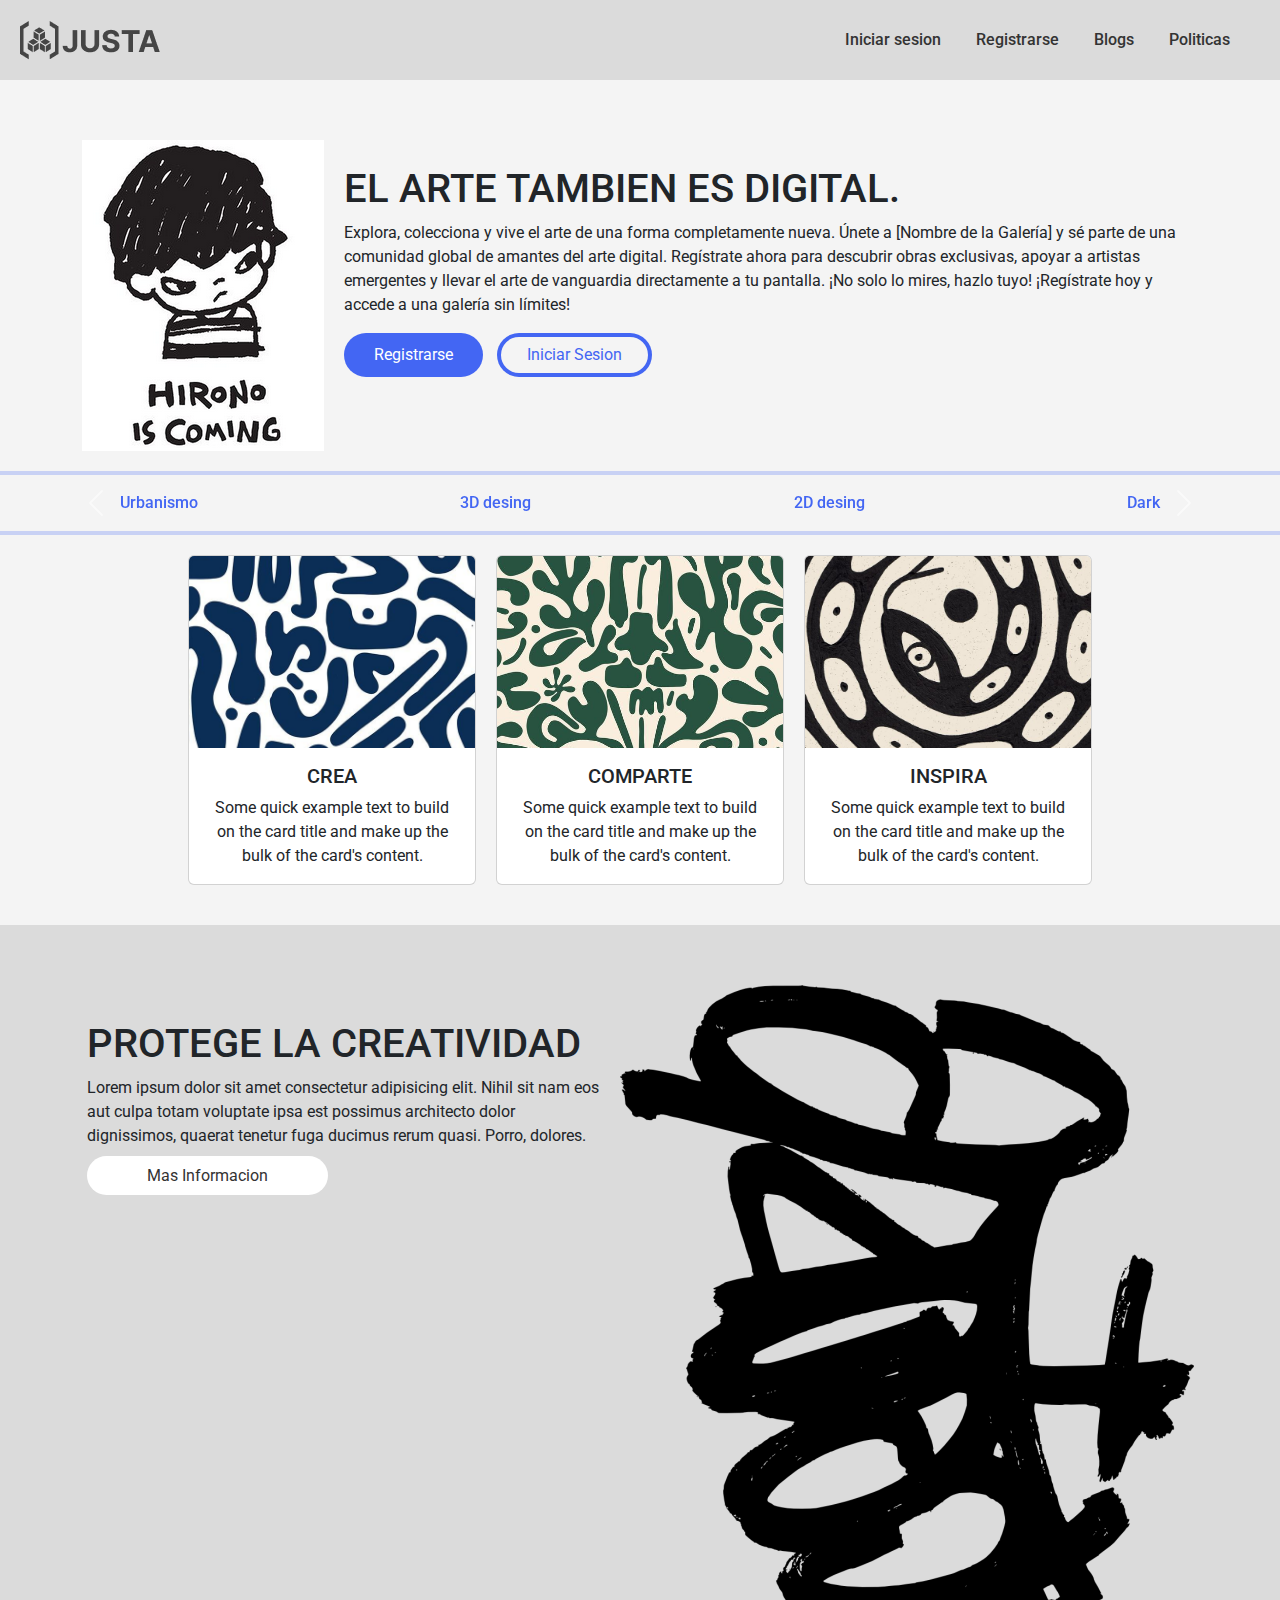
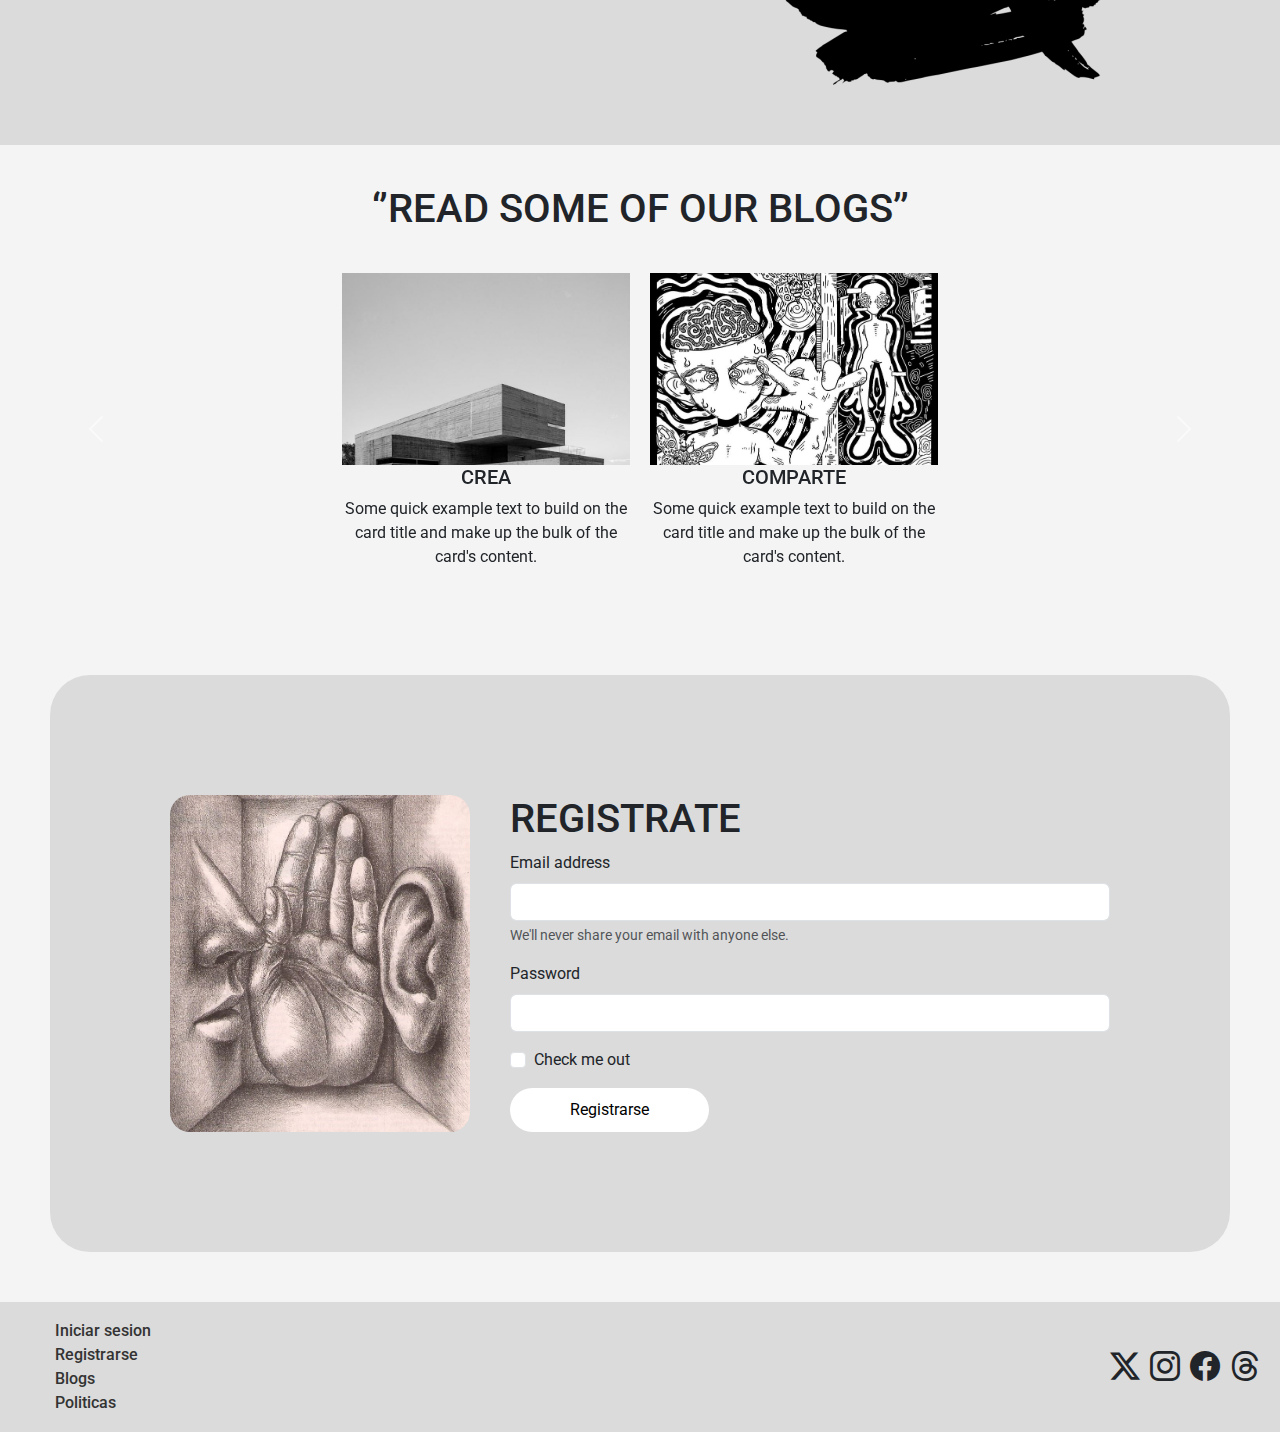
==== index.html @ 4700d0ab "first commit" ====
<!DOCTYPE html>
<html lang="en">
<head>
    <meta charset="UTF-8">
    <meta name="viewport" content="width=device-width, initial-scale=1.0">
    <link href="https://cdn.jsdelivr.net/npm/bootstrap@5.3.3/dist/css/bootstrap.min.css" rel="stylesheet" integrity="sha384-QWTKZyjpPEjISv5WaRU9OFeRpok6YctnYmDr5pNlyT2bRjXh0JMhjY6hW+ALEwIH" crossorigin="anonymous">
    <link rel="stylesheet" href="https://cdn.jsdelivr.net/npm/bootstrap-icons@1.11.3/font/bootstrap-icons.min.css">
    <link rel="stylesheet" href="css/style.css">
    <link rel="icon" href="img\icon.png">    <link href="https://fonts.googleapis.com/css2?family=Roboto:wght@400;700&display=swap" rel="stylesheet">
    <link href="https://fonts.googleapis.com/css2?family=Roboto:wght@400;700&display=swap" rel="stylesheet">

    <title>Justa.</title>
</head>
<body>

    <!--Navbar-->
    <header>
        <nav class="navbar">
            <div class="logo">
              <img src="img\logo.png" alt="Hirono">
            </div>
            <ul class="nav-items">
              <li><a href="#Form-area">Iniciar sesion</a></li>
              <li><a href="#Form-area">Registrarse</a></li>
              <li><a href="blog.html">Blogs</a></li>
              <li><a href="politicas.html">Politicas</a></li>
            </ul>
          </nav>
    </header>
      
    <!--Hero-->
    <div id="Hero" class="container">

        <div class="item1">
            <img src="img/hero.png" id="hero-img" alt="Hirono">
        </div>

        <div class="item2">
            <h1>EL ARTE TAMBIEN ES DIGITAL.</h1>
            <p>Explora, colecciona y vive el arte de una forma completamente nueva. Únete a [Nombre de la Galería] y sé parte de una comunidad global de amantes del arte digital. Regístrate ahora para descubrir obras exclusivas, apoyar a artistas emergentes y llevar el arte de vanguardia directamente a tu pantalla. ¡No solo lo mires, hazlo tuyo!

              ¡Regístrate hoy y accede a una galería sin límites!
              
              </p>
            <div id="Buttons-hero">
                <button id="Registrarse-hero" style="color: white;">Registrarse</button>
                <button id="IniciarSesion-hero">Iniciar Sesion</button>
            </div>
        </div>
    </div>

    <!--Category Carousel-->
    <div id="Categories">
        <hr id="firstHR">
        <div id="carouselExample" class="carousel slide">
            <div class="carousel-inner">
                
                <div class="carousel-item active">
                
                    <ul class="Category-items">
                        <li><a href="#">Urbanismo</a></li>
                        <li><a href="#">3D desing</a></li>
                        <li><a href="#">2D desing</a></li>
                        <li><a href="#">Dark</a></li>
                    </ul>              
                </div>
                
                <div class="carousel-item">
                    <ul class="Category-items">
                        <li><a href="#">Streetwear</a></li>
                        <li><a href="#">Sketches</a></li>
                        <li><a href="#">Renders</a></li>
                        <li><a href="#">Animacion</a></li>
                    </ul>         
                </div>

                <div class="carousel-item">
                    <ul class="Category-items">
                        <li><a href="#">Modelado</a></li>
                        <li><a href="#">Industrial desing</a></li>
                        <li><a href="#">Unrealist</a></li>
                        <li><a href="#">Abstract</a></li>
                    </ul>
                </div>

            </div>
            <button class="carousel-control-prev" type="button" data-bs-target="#carouselExample" data-bs-slide="prev">
              <span class="carousel-control-prev-icon" aria-hidden="true"></span>
              <span class="visually-hidden">Previous</span>
            </button>
            <button class="carousel-control-next" type="button" data-bs-target="#carouselExample" data-bs-slide="next">
              <span class="carousel-control-next-icon" aria-hidden="true"></span>
              <span class="visually-hidden">Next</span>
            </button>
          </div>

        <hr id="secondHR">
    </div>

    <!--Cards-->
    <div id="Cards">

        <div class="card">
            <img src="img\create.jpeg" class="card-img-top" alt="...">
            <div class="card-body">
              <h5 class="card-title">CREA</h5>
              <p class="card-text">Some quick example text to build on the card title and make up the bulk of the card's content.</p>
            </div>
        </div>

        <div class="card">
            <img src="img\compartir.jpg" class="card-img-top" alt="...">
            <div class="card-body">
              <h5 class="card-title">COMPARTE</h5>
              <p class="card-text">Some quick example text to build on the card title and make up the bulk of the card's content.</p>
            </div>
        </div>

        <div class="card">
            <img src="img\inspire.jpeg" class="card-img-top" alt="...">
            <div class="card-body">
              <h5 class="card-title">INSPIRA</h5>
              <p class="card-text">Some quick example text to build on the card title and make up the bulk of the card's content.</p>
            </div>
        </div>
    </div>

    <!--Banner-->
    <div id="Banner">
        <div class="item3">
            <h1>PROTEGE LA CREATIVIDAD</h1>
            <p>Lorem ipsum dolor sit amet consectetur adipisicing elit. Nihil sit nam eos aut culpa totam voluptate ipsa est possimus architecto dolor dignissimos, quaerat tenetur fuga ducimus rerum quasi. Porro, dolores.</p>
            <div id="Buttons-banner">
                <a id="More-Info" href="politicas.html">Mas Informacion</a>
            </div>
        </div>
        <div class="item4">
            <img src="img\creativity.png" id="hero-img" alt="Hirono">
        </div>
    </div>

    <!--Blogs-->
    <div id="Blogs">
        <h1>‘’READ SOME OF OUR BLOGS’’</h1>
        <div id="carouselBlogs" class="carousel slide">
            <div class="carousel-inner">
              <div class="carousel-item active">
                <div id="CardsBlog">

                    <div class="cardBlog">
                      <a href="blog3.html">
                        <img src="img\museum.jpg" class="card-img-top" alt="...">
                      </a>
                        <div class="card-body">
                          <h5 class="card-titleBlog">CREA</h5>
                          <p class="card-textBlog">Some quick example text to build on the card title and make up the bulk of the card's content.</p>
                        </div>
                    </div>
            
                    <div class="cardBlog">
                      <a href="blog2.html">
                        <img src="img\digital.jpg" class="card-img-topBlog" alt="...">
                      </a>
                        <div class="card-body">
                          <h5 class="card-titleBlog">COMPARTE</h5>
                          <p class="card-textBlog">Some quick example text to build on the card title and make up the bulk of the card's content.</p>
                        </div>
                    </div>
            

                </div>
              </div>
              <div class="carousel-item">


                <div id="CardsBlog">
                    <div class="cardBlog">
                        <img src="img\create.jpeg" class="card-img-topBlog" alt="...">
                        <div class="card-body">
                          <h5 class="card-titleBlog">CREA</h5>
                          <p class="card-textBlog">Some quick example text to build on the card title and make up the bulk of the card's content.</p>
                        </div>
                    </div>
            
                    <div class="cardBlog">
                        <img src="img\share.jpeg" class="card-img-topBlog" alt="...">
                        <div class="card-body">
                          <h5 class="card-titleBlog">COMPARTE</h5>
                          <p class="card-textBlog">Some quick example text to build on the card title and make up the bulk of the card's content.</p>
                        </div>
                    </div>
                </div>
              </div>


              <div class="carousel-item">


                <div id="CardsBlog">
                    <div class="cardBlog">
                        <img src="img\create.jpeg" class="card-img-topBlog" alt="...">
                        <div class="card-body">
                          <h5 class="card-titleBlog">CREA</h5>
                          <p class="card-textBlog">Some quick example text to build on the card title and make up the bulk of the card's content.</p>
                        </div>
                    </div>
            
                    <div class="cardBlog">
                        <img src="img\share.jpeg" class="card-img-topBlog" alt="...">
                        <div class="card-body">
                          <h5 class="card-titleBlog">COMPARTE</h5>
                          <p class="card-textBlog">Some quick example text to build on the card title and make up the bulk of the card's content.</p>
                        </div>
                    </div>
            

                </div>


              </div>
            </div>
            <button class="carousel-control-prev" type="button" data-bs-target="#carouselBlogs" data-bs-slide="prev">
              <span class="carousel-control-prev-icon" aria-hidden="true"></span>
              <span class="visually-hidden">Previous</span>
            </button>
            <button class="carousel-control-next" type="button" data-bs-target="#carouselBlogs" data-bs-slide="next">
              <span class="carousel-control-next-icon" aria-hidden="true"></span>
              <span class="visually-hidden">Next</span>
            </button>
          </div>
    </div>

    <!--Login y register-->
    <div id="Form-area">
        <div id="item5">
            <img src="img\share.jpeg" class="FormIMG" alt="...">
        </div>
        <form id="item6">
            <h1>REGISTRATE</h1>
            <div class="mb-3">
              <label for="exampleInputEmail1" class="form-label">Email address</label>
              <input type="email" class="form-control" id="exampleInputEmail1" aria-describedby="emailHelp">
              <div id="emailHelp" class="form-text">We'll never share your email with anyone else.</div>
            </div>
            <div class="mb-3">
              <label for="exampleInputPassword1" class="form-label">Password</label>
              <input type="password" class="form-control" id="exampleInputPassword1">
            </div>
            <div class="mb-3 form-check">
              <input type="checkbox" class="form-check-input" id="exampleCheck1">
              <label class="form-check-label" for="exampleCheck1">Check me out</label>
            </div>
            <button type="submit" class="formbutton">Registrarse</button>
        </form>
    </div>

    <!--Footer-->
    <footer>
      <nav class="Footer-nav">
          <ul class="Footer-items">
            <li><a href="#Form-area">Iniciar sesion</a></li>
            <li><a href="#Form-area">Registrarse</a></li>
            <li><a href="blog.html">Blogs</a></li>
            <li><a href="politicas.html">Politicas</a></li>
          </ul>
      </nav>
      <div class="RRSS">
        <i class="bi bi-twitter-x"></i>
        <i class="bi bi-instagram"></i>
        <i class="bi bi-facebook"></i>
        <i class="bi bi-threads"></i>
      </div>

    </footer>

    <script src="https://cdn.jsdelivr.net/npm/bootstrap@5.3.3/dist/js/bootstrap.bundle.min.js" integrity="sha384-YvpcrYf0tY3lHB60NNkmXc5s9fDVZLESaAA55NDzOxhy9GkcIdslK1eN7N6jIeHz" crossorigin="anonymous"></script>
</body>
</html>
---- css/style.css ----
body {
   font-family: 'Roboto', sans-serif;
   margin: 0;
   padding: 0;
   background-color: #f4f4f4;
}

/*NavBar*/

.navbar {
   display: flex;
   justify-content: space-between; /* Empuja los elementos a los extremos */
   align-items: center; /* Alinea verticalmente */
   padding: 0 20px; /* Solo padding horizontal */
   background-color: #dbdbdb; /* Color de fondo */
   height: 80px; /* Altura del navbar */
}
 
.logo a {
   font-size: 1.5rem; /* Tamaño del logo */
   font-weight: bold;
   text-decoration: none;
   color: #333; /* Color del texto */
   line-height: 1; /* Centra verticalmente el texto */
}

.nav-items {
   display: flex;
   list-style: none; /* Quita los puntos de la lista */
   margin: 0;
   padding: 0; /* Asegura que no haya espacio extra */
   padding-right: 30px; /* Ajusta el espacio a la derecha si es necesario */
}
 
.nav-items li {
   margin-left: 35px; /* Espacio entre los enlaces */
}
 
.nav-items a {
   text-decoration: none;
   color: #333; /* Color del texto */
   font-weight: 500;
   line-height: 1; /* Centra verticalmente el texto */
}

/*Hero*/

.container {
   display: grid;
   grid-template-columns: 0.5r 1fr;
   grid-template-rows: auto;
   gap: 20px;
   align-items: flex-start;
   padding-top: 60px;
}

.item1 {
   grid-column: 1;
   grid-row: 1;
}

.item2 {
   padding-top: 25px;
   grid-column: 2;
   grid-row: 1;
}

#Registrarse-hero {
   background-color: #4366f3;
   border: none;
   border-radius: 100px;
   cursor: pointer;
   padding: 10px 30px;
   margin-right: 5px;
}

#IniciarSesion-hero {
   background-color: transparent;
   border-radius: 100px;
   border: none;
   cursor: pointer;
   padding: 10px 30px;
   box-shadow: inset 0 0 0 4px #4366f3;
   color: #4366f3;
   margin-left: 5px;
}

/*Category Carousel*/

#firstHR {
   height: 4px;
   background-color: #4366f3;
   border: none;
   margin-top: 20px;
}

#secondHR {
   height: 4px;
   background-color: #4366f3;
   border: none;
   margin-bottom: 20px;
}

.Category-items {
   display: flex;
   list-style: none; /* Quita los puntos de la lista */
   margin: 0;
   padding: 0; /* Asegura que no haya espacio extra */
   padding: 0 120px; /* Ajusta el espacio a la derecha si es necesario */
   justify-content: space-between;
}
 
.Category-items a {
   text-decoration: none;
   color: #4366f3; /* Color del texto */
   font-weight: 500;
   line-height: 1; /* Centra verticalmente el texto */
}

/*Cards*/

#Cards {
   display: flex;
   justify-content: center; /* Centra las tarjetas horizontalmente */
   align-items: flex-start; /* Alinea las tarjetas en la parte superior (puedes cambiar a center si quieres que estén verticalmente centradas) */
   flex-wrap: wrap; /* Permite que las tarjetas se muevan a la siguiente línea si no hay suficiente espacio */
   gap: 20px; /* Espacio entre las tarjetas */
}

#Cards {
   padding-bottom: 40px;
}

.card {
   width: 18rem; /* Mantiene el ancho de las tarjetas */
}

.card-title {
   display: flex;
   justify-content: center;
}

.card-text {
   display: flex;
   justify-content: center;
   text-align: center;
}

.card-img-top {
   width: 100%; /* Ocupa todo el ancho de la carta */
   height: 12rem; /* Altura fija para la imagen */
   object-fit: cover; /* Mantiene la proporción de la imagen */
}

/*Banner*/
#Banner {
   display: grid;
   grid-template-columns: 1fr 0.5fr; /* Cambia 1r a 1fr */
   grid-template-rows: auto;
   gap: 20px;
   background-color: #dbdbdb;
   padding-top: 60px;
   padding-bottom: 60px;
   align-items: flex-start;
}

.item3 {
   grid-column: 1;
   grid-row: 1;
   padding-left: 86.5px;
   padding-top: 35px;

}

.item4 {
   grid-column: 2;
   grid-row: 1;
   padding-right: 86.5px;
}

#More-Info {
   background-color: #ffffff;
   border: none;
   border-radius: 100px;
   cursor: pointer;
   padding: 10px 60px;
   text-decoration: none;
   color: #333;
}

/*blog-area*/

#Blogs h1 {
   display:flex;
   justify-content: center;
   padding-top: 40px;
   margin: 0;
}

#CardsBlog {
   display: flex;
   justify-content: center; /* Centra las tarjetas horizontalmente */
   align-items: flex-start; /* Alinea las tarjetas en la parte superior (puedes cambiar a center si quieres que estén verticalmente centradas) */
   flex-wrap: wrap; /* Permite que las tarjetas se muevan a la siguiente línea si no hay suficiente espacio */
   gap: 20px; /* Espacio entre las tarjetas */
   padding-top: 40px;
   padding-bottom: 40px;
}

.cardBlog {
   width: 18rem; /* Mantiene el ancho de las tarjetas */
}

.card-titleBlog {
   display: flex;
   justify-content: center;
}

.card-textBlog {
   display: flex;
   justify-content: center;
   text-align: center;
}

.card-img-topBlog {
   width: 100%; /* Ocupa todo el ancho de la carta */
   height: 12rem; /* Altura fija para la imagen */
   object-fit: cover; /* Mantiene la proporción de la imagen */
}

/*FORM*/

#Form-area {
   display: grid;
   grid-template-columns: 0.5fr 1fr; /* Cambia 1r a 1fr */
   grid-template-rows: auto;
   gap: 40px;
   background-color: #dbdbdb;
   padding: 120px;
   margin: 50px;
   border-radius: 40px;
}

.item5 {
   grid-column: 1;
   grid-row: 1;
   padding-left: 86.5px;
   padding-top: 35px;
   display: flex;
   justify-content: center;
   align-items: center;

}

.item6 {
   grid-column: 2;
   grid-row: 1;
   padding-right: 86.5px;
}

.FormIMG {
   width: 100%;
    height: 100%;
    object-fit: cover;
    object-position: center;
    border-radius: 20px;
}

.formbutton {
   background-color: #ffffff;
   border: none;
   border-radius: 100px;
   cursor: pointer;
   padding: 10px 60px;
}

/* Estilos para la sección con imagen de fondo */
.hero {
    position: relative;
    width: 100%;
    height: 400px; /* Ajusta la altura a tu gusto */
    background-image: url('https://via.placeholder.com/1500x800'); /* Coloca la URL de tu imagen */
    background-size: cover; /* Asegura que la imagen cubra todo el contenedor */
    background-position: center; /* Centra la imagen */
    display: flex; /* Usamos Flexbox para centrar el contenido */
    justify-content: center; /* Centra el contenido horizontalmente */
    align-items: center; /* Centra el contenido verticalmente */
    text-align: center; /* Centra el texto */
}

/*Footer*/

.Footer-items {
   list-style: none; /* Quita los puntos de la lista */
   margin: 0;
   padding: 0; /* Asegura que no haya espacio extra */
   padding-right: 30px; /* Ajusta el espacio a la derecha si es necesario */
}
 
.Footer-items li {
   margin-left: 35px; /* Espacio entre los enlaces */
}
 
.Footer-items a {
   text-decoration: none;
   color: #333; /* Color del texto */
   font-weight: 500;
   line-height: 1; /* Centra verticalmente el texto */
}

footer {
   display: flex;
   align-items: center;
   justify-content: space-between; /* Empuja los elementos a los extremos */
   padding: 65px 20px; /* Solo padding horizontal */
   background-color: #dbdbdb; /* Color de fondo */
   height: 80px; /* Altura del navbar */
}

.RRSS{
   display: flex;
   justify-content: space-between;
}

.RRSS i{
   font-size: 30px;
   padding-left: 10px;
}
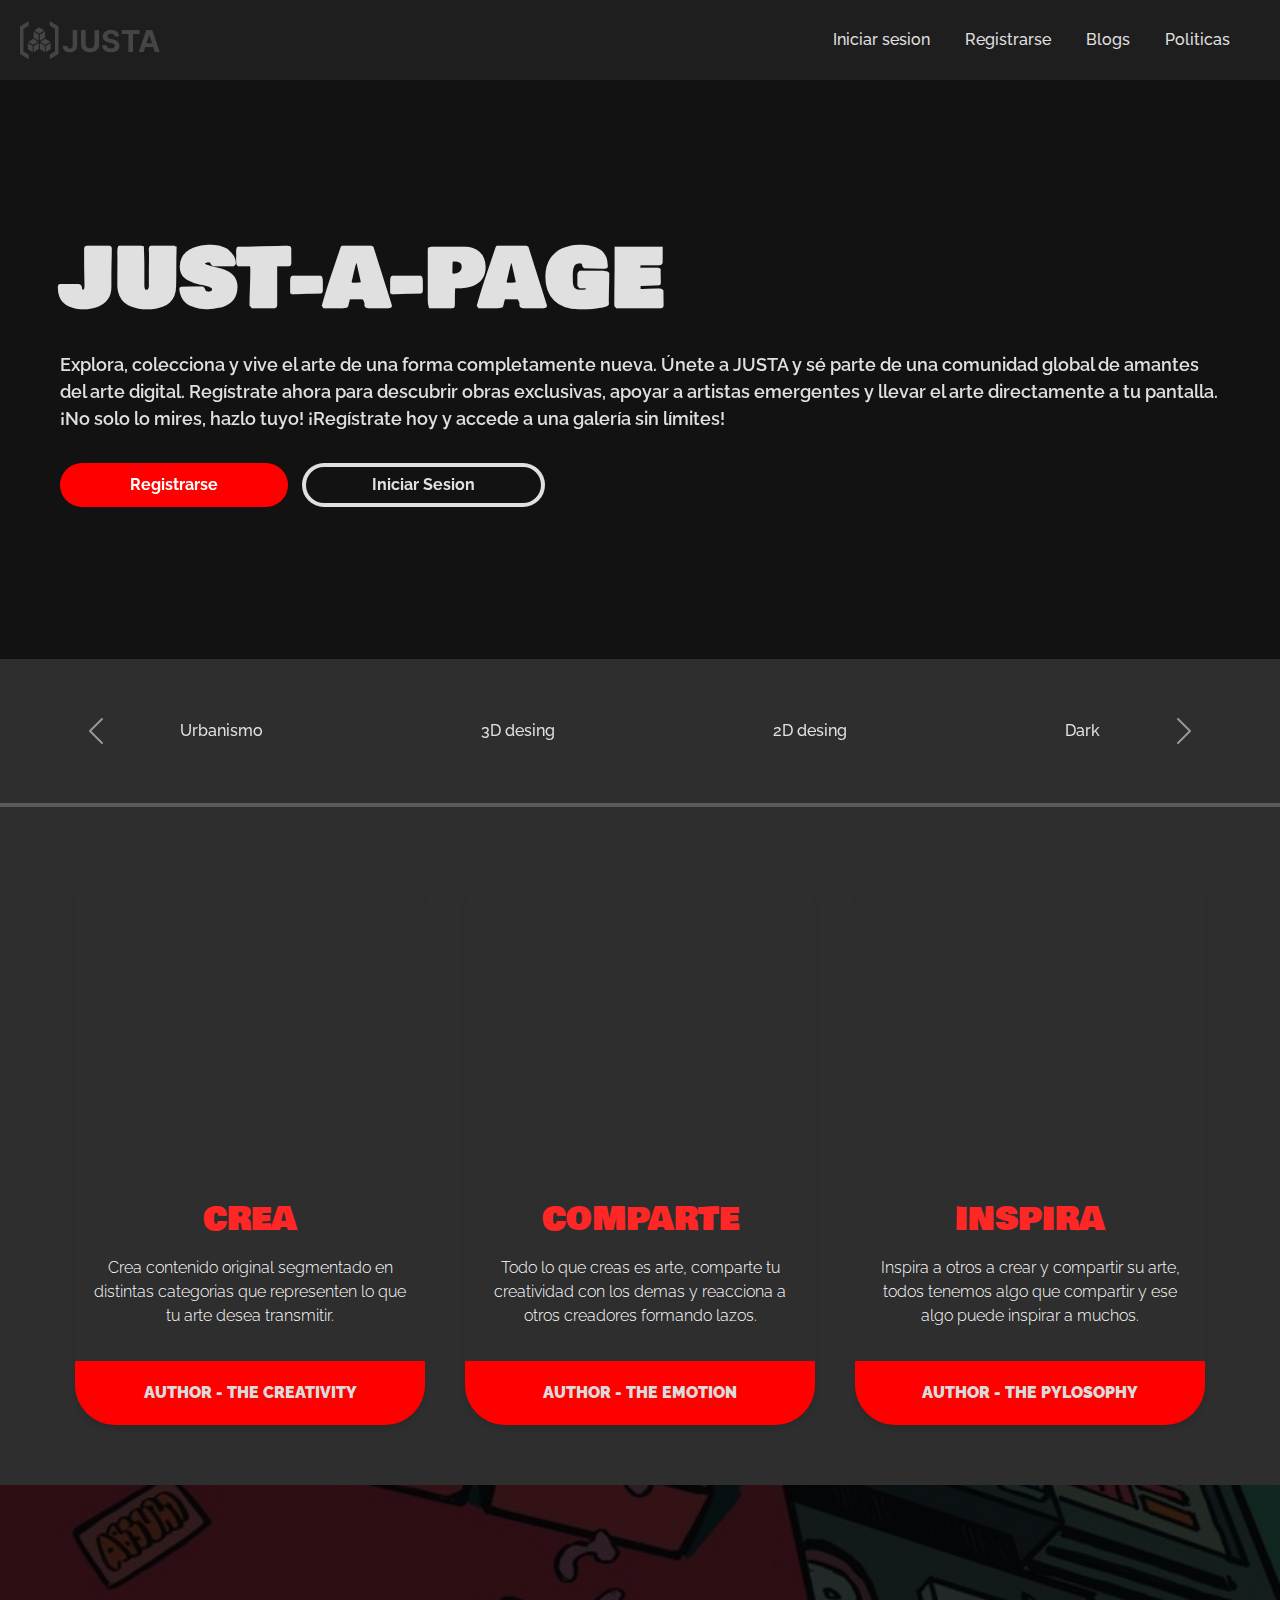
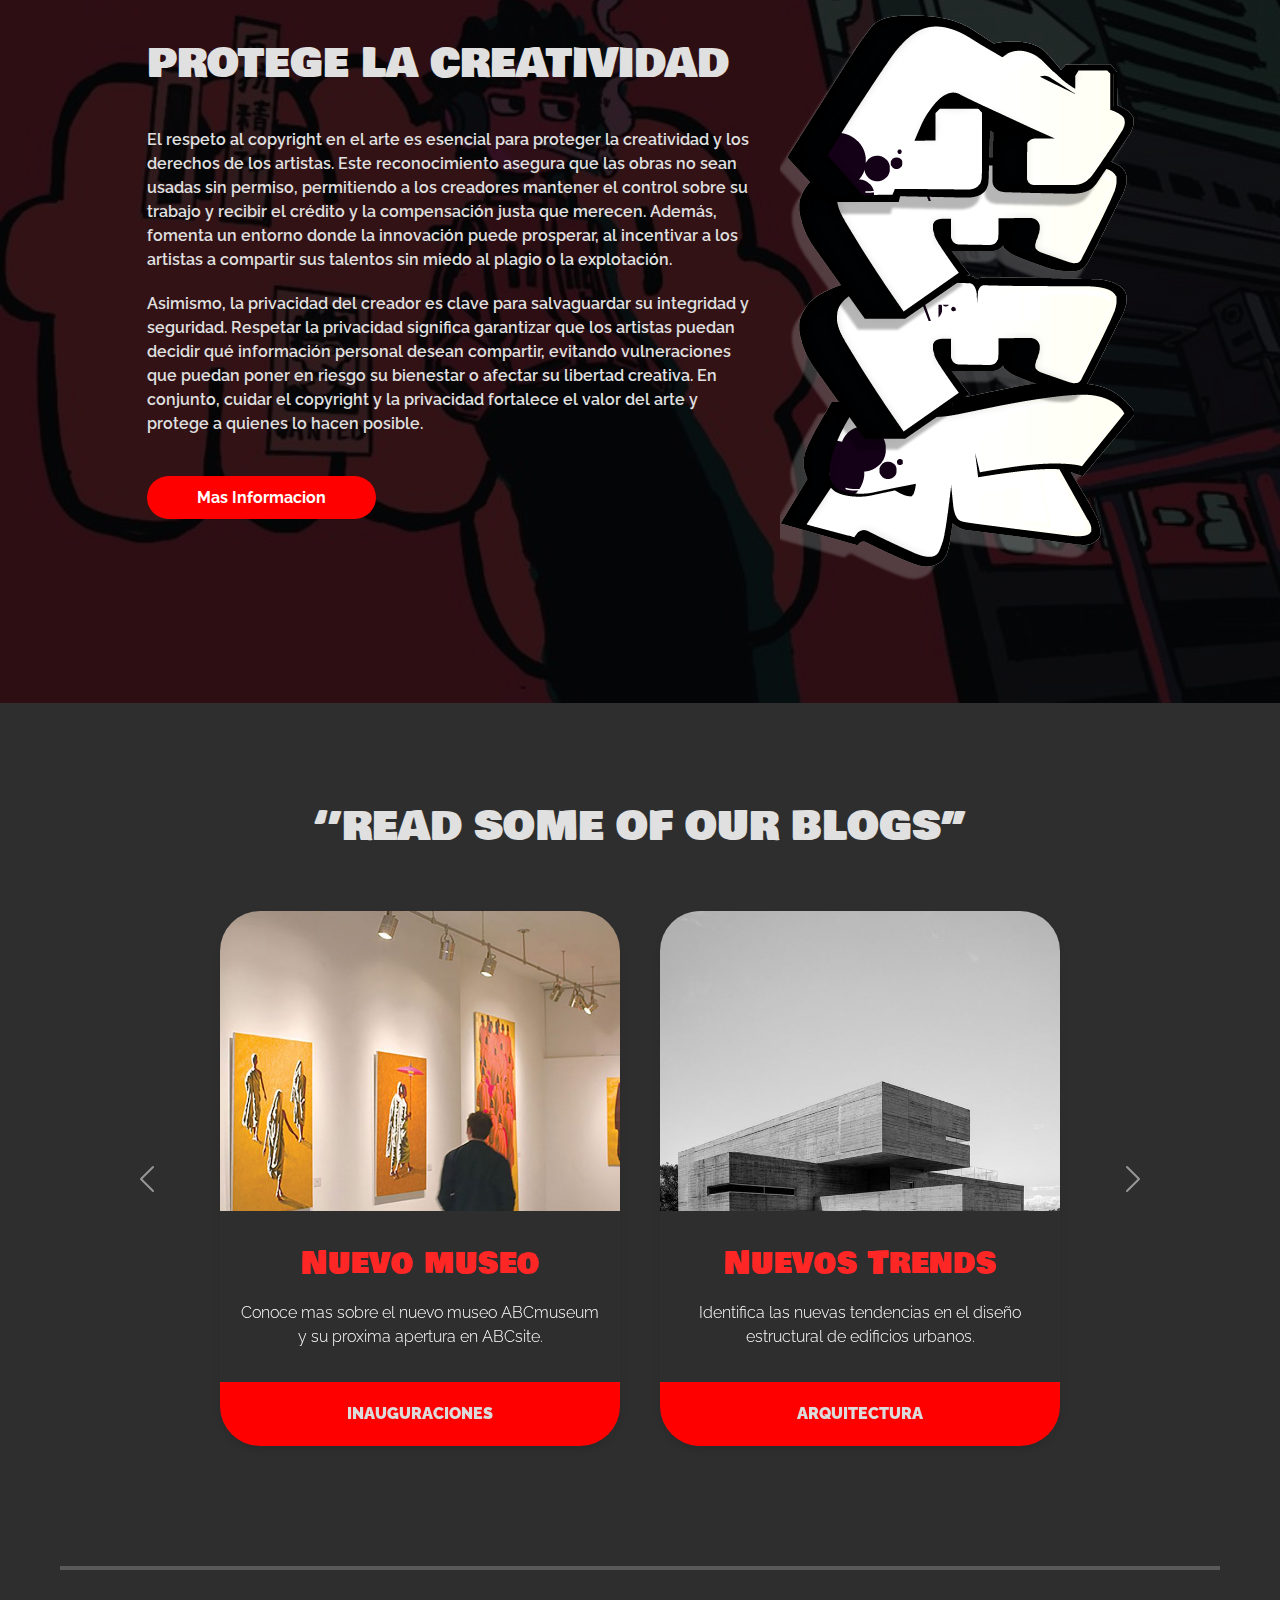
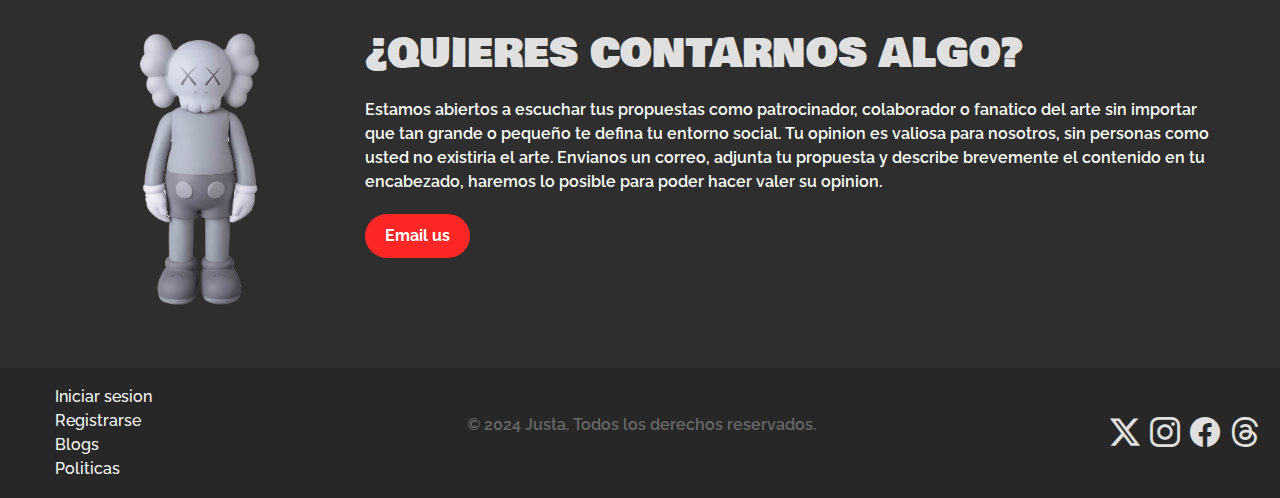
==== commit e3636ac8: "from master to main" ====
--- a/index.html
+++ b/index.html
@@ -3,259 +3,352 @@
 <head>
     <meta charset="UTF-8">
     <meta name="viewport" content="width=device-width, initial-scale=1.0">
+    <meta name="description" content="Explora una impresionante colección de arte digital, donde creatividad e innovación se encuentran. Descubre obras de artistas digitales de todo el mundo.">
+    <meta name="keywords" content="arte digital, galería de arte, arte en línea, artistas digitales, arte contemporáneo, exposición de arte digital">
+    <meta name="author" content="Jose Dilone 21-0838">
     <link href="https://cdn.jsdelivr.net/npm/bootstrap@5.3.3/dist/css/bootstrap.min.css" rel="stylesheet" integrity="sha384-QWTKZyjpPEjISv5WaRU9OFeRpok6YctnYmDr5pNlyT2bRjXh0JMhjY6hW+ALEwIH" crossorigin="anonymous">
     <link rel="stylesheet" href="https://cdn.jsdelivr.net/npm/bootstrap-icons@1.11.3/font/bootstrap-icons.min.css">
     <link rel="stylesheet" href="css/style.css">
     <link rel="icon" href="img\icon.png">    <link href="https://fonts.googleapis.com/css2?family=Roboto:wght@400;700&display=swap" rel="stylesheet">
-    <link href="https://fonts.googleapis.com/css2?family=Roboto:wght@400;700&display=swap" rel="stylesheet">
+    <link href="https://fonts.googleapis.com/css2?family=Raleway:ital,wght@0,100..900;1,100..900&display=swap" rel="stylesheet">
+    <link href="https://fonts.googleapis.com/css2?family=Bowlby+One+SC&display=swap" rel="stylesheet">
 
     <title>Justa.</title>
 </head>
 <body>
 
-    <!--Navbar-->
-    <header>
-        <nav class="navbar">
-            <div class="logo">
-              <img src="img\logo.png" alt="Hirono">
+    
+  <!--NavBar-->
+  <header>
+    <nav class="navbar">
+        <div class="logo">
+          <img src="img\logo.png" alt="Hirono">
+        </div>
+        <ul class="nav-items">
+          <li><a href="#Form-area">Iniciar sesion</a></li>
+          <li><a href="#Form-area">Registrarse</a></li>
+          <li><a href="blog.html">Blogs</a></li>
+          <li><a href="politicas.html">Politicas</a></li>
+        </ul>
+      </nav>
+  </header>
+
+
+  <!--Hero-->
+  <div class="Hero">
+    <video autoplay muted loop playsinline>
+      <source src="/video/background-hero.mp4" type="video/mp4">
+      Your browser does not support the video tag.
+    </video>
+    <div class="overlay"></div> <!-- Capa con opacidad -->
+    <div id="BOX">
+      <div class="Content-Hero">
+        <h1>JUST-A-PAGE</h1>
+        <p>Explora, colecciona y vive el arte de una forma completamente nueva. Únete a JUSTA y sé parte de una comunidad global de amantes del arte digital. Regístrate ahora para descubrir obras exclusivas, apoyar a artistas emergentes y llevar el arte directamente a tu pantalla. ¡No solo lo mires, hazlo tuyo! ¡Regístrate hoy y accede a una galería sin límites!</p>           
+        <div id="Buttons-hero">
+          <button id="Registrarse-hero">Registrarse</button>
+          <button id="IniciarSesion-hero">Iniciar Sesion</button>
+        </div>
+      </div>
+    </div>
+  </div>
+
+  <!--Category Carousel-->
+  <div id="Categories">
+      <div id="carouselExample" class="carousel slide">
+          <div class="carousel-inner">        
+              <div class="carousel-item active">
+                  <div id="BOX">
+                      <ul class="Category-items">
+                          <li><a href="#">Urbanismo</a></li>
+                          <li><a href="#">3D desing</a></li>
+                          <li><a href="#">2D desing</a></li>
+                          <li><a href="#">Dark</a></li>
+                      </ul> 
+                  </div>             
+              </div>
+                  
+              <div class="carousel-item">
+                  <div id="BOX">
+                      <ul class="Category-items">
+                          <li><a href="#">Streetwear</a></li>
+                          <li><a href="#">Sketches</a></li>
+                          <li><a href="#">Renders</a></li>
+                          <li><a href="#">Animacion</a></li>
+                      </ul>  
+                  </div>       
+              </div>
+  
+              <div class="carousel-item">
+                  <div id="BOX">
+                      <ul class="Category-items">
+                          <li><a href="#">Modelado</a></li>
+                          <li><a href="#">Industrial desing</a></li>
+                          <li><a href="#">Unrealist</a></li>
+                          <li><a href="#">Abstract</a></li>
+                      </ul>
+                  </div>
+              </div>
+          </div>
+
+          <button class="carousel-control-prev" type="button" data-bs-target="#carouselExample" data-bs-slide="prev">
+            <span class="carousel-control-prev-icon" aria-hidden="true"></span>
+            <span class="visually-hidden">Previous</span>
+          </button>
+          <button class="carousel-control-next" type="button" data-bs-target="#carouselExample" data-bs-slide="next">
+            <span class="carousel-control-next-icon" aria-hidden="true"></span>
+            <span class="visually-hidden">Next</span>
+          </button>
+      </div>
+      <hr id="secondHR">
+  </div>
+
+  <!--Cards-->
+  <div id="BOX-FLEX">
+    <div id="Card-container">
+      <!--1 Card-->
+      <div class="Card" id="Card-1">
+        <div class="Card-header">
+          <video autoplay muted loop playsinline>
+            <source src="/video/CREA.mp4" type="video/mp4">
+            Your browser does not support the video tag.
+          </video>
+        </div>
+        <div class="Card-body">
+          <h2>CREA</h2>
+          <p>Crea contenido original segmentado en distintas categorias que representen lo que tu arte desea transmitir.</p>
+        </div>
+        <div class="Card-footer">
+          <p>AUTHOR - THE CREATIVITY</p>
+        </div>
+      </div>
+
+      <!--2 Card-->
+      <div class="Card" id="Card-2">
+        <div class="Card-header">
+          <video autoplay muted loop playsinline>
+            <source src="/video/COMPARTE.mp4" type="video/mp4">
+            Your browser does not support the video tag.
+          </video>
+        </div>
+        <div class="Card-body">
+          <h2>COMPARTE</h2>
+          <p>Todo lo que creas es arte, comparte tu creatividad con los demas y reacciona a otros creadores formando lazos.</p>
+        </div>
+        <div class="Card-footer">
+          <p>AUTHOR - THE EMOTION</p>
+        </div>
+      </div>
+
+      <!--3 Card-->
+      <div class="Card" id="Card-3">
+        <div class="Card-header">
+          <video autoplay muted loop playsinline>
+            <source src="/video/INSPIRA.mp4" type="video/mp4">
+            Your browser does not support the video tag.
+          </video>
+        </div>
+        <div class="Card-body">
+          <h2>INSPIRA</h2>
+          <p>Inspira a otros a crear y compartir su arte, todos tenemos algo que compartir y ese algo puede inspirar a muchos.</p>
+        </div>
+        <div class="Card-footer">
+          <p>AUTHOR - THE PYLOSOPHY</p>
+        </div>
+      </div>
+      <script src="/js/script.js"></script>
+    </div>  
+  </div>
+
+  <!--Banner-->
+  <div id="BOX-BANNER">
+    <div id="Banner">
+      <div class="overlay-banner"></div> <!-- Capa con opacidad -->
+      <div class="item3">
+          <h1>PROTEGE LA CREATIVIDAD</h1>
+          <p>El respeto al copyright en el arte es esencial para proteger la creatividad y los derechos de los artistas. Este reconocimiento asegura que las obras no sean usadas sin permiso, permitiendo a los creadores mantener el control sobre su trabajo y recibir el crédito y la compensación justa que merecen. Además, fomenta un entorno donde la innovación puede prosperar, al incentivar a los artistas a compartir sus talentos sin miedo al plagio o la explotación.</p>
+          <p>Asimismo, la privacidad del creador es clave para salvaguardar su integridad y seguridad. Respetar la privacidad significa garantizar que los artistas puedan decidir qué información personal desean compartir, evitando vulneraciones que puedan poner en riesgo su bienestar o afectar su libertad creativa. En conjunto, cuidar el copyright y la privacidad fortalece el valor del arte y protege a quienes lo hacen posible.</p>
+          <div id="Buttons-banner">
+              <a id="More-Info" href="politicas.html">Mas Informacion</a>
+          </div>
+      </div>
+      <div class="item4">
+          <img src="/img/creativity.png" id="hero-img" alt="Hirono">
+      </div>
+    </div>
+  </div>
+
+  <!--Blogs-->
+  <div id="BOX">
+
+  
+    <div id="Blogs">
+      <h1>‘’READ SOME OF OUR BLOGS’’</h1>
+      <div id="carouselBlogs" class="carousel slide">
+        <div class="carousel-inner">
+          <div class="carousel-item active">
+                
+            <!--Cards-->
+            <div id="BOX-FLEX">
+              <div id="Blog-container">
+                <!--1 Card-->
+                <a id="GoToBlog" href="#">
+                  <div class="Blog" id="Blog-1">
+                    <div class="Blog-header">
+                      <img src="/img/Blog1.jpg">
+                    </div>
+                    <div class="Blog-body">
+                      <h2>Nuevo museo</h2>
+                      <p>Conoce mas sobre el nuevo museo ABCmuseum y su proxima apertura en ABCsite.</p>
+                    </div>
+                    <div class="Blog-footer">
+                      <p>INAUGURACIONES</p>
+                    </div>
+                  </div>
+                </a>
+
+
+                <!--2 Card-->
+                <a id="GoToBlog" href="#">
+                  <div class="Blog" id="Blog-2">
+                    <div class="Blog-header">
+                      <img src="/img/Blog2.jpg">
+                    </div>
+                    <div class="Blog-body">
+                      <h2>Nuevos Trends</h2>
+                      <p>Identifica las nuevas tendencias en el diseño estructural de edificios urbanos.</p>
+                    </div>
+                    <div class="Blog-footer">
+                      <p>ARQUITECTURA</p>
+                    </div>
+                  </div>
+                </a>
+
+                <script src="/js/script.js"></script>
+              </div>  
             </div>
-            <ul class="nav-items">
-              <li><a href="#Form-area">Iniciar sesion</a></li>
-              <li><a href="#Form-area">Registrarse</a></li>
-              <li><a href="blog.html">Blogs</a></li>
-              <li><a href="politicas.html">Politicas</a></li>
-            </ul>
-          </nav>
-    </header>
-      
-    <!--Hero-->
-    <div id="Hero" class="container">
-
-        <div class="item1">
-            <img src="img/hero.png" id="hero-img" alt="Hirono">
-        </div>
-
-        <div class="item2">
-            <h1>EL ARTE TAMBIEN ES DIGITAL.</h1>
-            <p>Explora, colecciona y vive el arte de una forma completamente nueva. Únete a [Nombre de la Galería] y sé parte de una comunidad global de amantes del arte digital. Regístrate ahora para descubrir obras exclusivas, apoyar a artistas emergentes y llevar el arte de vanguardia directamente a tu pantalla. ¡No solo lo mires, hazlo tuyo!
-
-              ¡Regístrate hoy y accede a una galería sin límites!
+
+          </div>
+          <div class="carousel-item">
               
-              </p>
-            <div id="Buttons-hero">
-                <button id="Registrarse-hero" style="color: white;">Registrarse</button>
-                <button id="IniciarSesion-hero">Iniciar Sesion</button>
+            <!--Cards-->
+            <div id="BOX-FLEX">
+              <div id="Blog-container">
+                <!--1 Card-->
+                <a id="GoToBlog" href="#">
+                  <div class="Blog" id="Blog-1">
+                    <div class="Blog-header">
+                      <img src="/img/Blog3.jpg">
+                    </div>
+                    <div class="Blog-body">
+                      <h2>Plastic Museum</h2>
+                      <p>Increible propuesta sobre reduccion de impacto medioambiental en Rusia, Plastico hecho arte.</p>
+                    </div>
+                    <div class="Blog-footer">
+                      <p>INAUGURACIONES</p>
+                    </div>
+                  </div>
+                </a>
+
+
+                <!--2 Card-->
+                <a id="GoToBlog" href="#">
+                  <div class="Blog" id="Blog-2">
+                    <div class="Blog-header">
+                      <img src="/img/Blog4.jpg">
+                    </div>
+                    <div class="Blog-body">
+                      <h2>Abstracto</h2>
+                      <p>La extraña realidad de la artista Jeanny Molesco presentada en sus unicas piezas abstractas.</p>
+                    </div>
+                    <div class="Blog-footer">
+                      <p>ARTISTAS LOCALES</p>
+                    </div>
+                  </div>
+                </a>
+
+                <script src="/js/script.js"></script>
+              </div>  
             </div>
-        </div>
-    </div>
-
-    <!--Category Carousel-->
-    <div id="Categories">
-        <hr id="firstHR">
-        <div id="carouselExample" class="carousel slide">
-            <div class="carousel-inner">
-                
-                <div class="carousel-item active">
-                
-                    <ul class="Category-items">
-                        <li><a href="#">Urbanismo</a></li>
-                        <li><a href="#">3D desing</a></li>
-                        <li><a href="#">2D desing</a></li>
-                        <li><a href="#">Dark</a></li>
-                    </ul>              
-                </div>
-                
-                <div class="carousel-item">
-                    <ul class="Category-items">
-                        <li><a href="#">Streetwear</a></li>
-                        <li><a href="#">Sketches</a></li>
-                        <li><a href="#">Renders</a></li>
-                        <li><a href="#">Animacion</a></li>
-                    </ul>         
-                </div>
-
-                <div class="carousel-item">
-                    <ul class="Category-items">
-                        <li><a href="#">Modelado</a></li>
-                        <li><a href="#">Industrial desing</a></li>
-                        <li><a href="#">Unrealist</a></li>
-                        <li><a href="#">Abstract</a></li>
-                    </ul>
-                </div>
-
+
+          </div>
+
+          <div class="carousel-item">
+            <!--Cards-->
+            <div id="BOX-FLEX">
+              <div id="Blog-container">
+               
+                <!--1 Card-->
+                <a id="GoToBlog" href="#">
+                  <div class="Blog" id="Blog-1">
+                    <div class="Blog-header">
+                      <img src="img/Blog5.jpg">
+                    </div>
+                    <div class="Blog-body">
+                      <h2>Movie N Chill</h2>
+                      <p>Enterate de la peculiar forma en que la productora BAMDAI realiza sus relajantes animaciones.</p>
+                    </div>
+                    <div class="Blog-footer">
+                      <p>CINEMATOGRAFIA</p>
+                    </div>
+                  </div>
+                </a>
+
+
+                <!--2 Card-->
+                <a id="GoToBlog" href="#">
+                  <div class="Blog" id="Blog-2">
+                    <div class="Blog-header">
+                      <img src="/img/Blog6.jpg">
+                    </div>
+                    <div class="Blog-body">
+                      <h2>Bandalismo</h2>
+                      <p>Artistas urbanos presentan propuesta sobre regulacion de su arte callejero.</p>
+                    </div>
+                    <div class="Blog-footer">
+                      <p>URBANISMO</p>
+                    </div>
+                  </div>
+                </a>
+
+                <script src="/js/script.js"></script>
+              </div>  
             </div>
-            <button class="carousel-control-prev" type="button" data-bs-target="#carouselExample" data-bs-slide="prev">
-              <span class="carousel-control-prev-icon" aria-hidden="true"></span>
-              <span class="visually-hidden">Previous</span>
-            </button>
-            <button class="carousel-control-next" type="button" data-bs-target="#carouselExample" data-bs-slide="next">
-              <span class="carousel-control-next-icon" aria-hidden="true"></span>
-              <span class="visually-hidden">Next</span>
-            </button>
-          </div>
-
-        <hr id="secondHR">
-    </div>
-
-    <!--Cards-->
-    <div id="Cards">
-
-        <div class="card">
-            <img src="img\create.jpeg" class="card-img-top" alt="...">
-            <div class="card-body">
-              <h5 class="card-title">CREA</h5>
-              <p class="card-text">Some quick example text to build on the card title and make up the bulk of the card's content.</p>
-            </div>
-        </div>
-
-        <div class="card">
-            <img src="img\compartir.jpg" class="card-img-top" alt="...">
-            <div class="card-body">
-              <h5 class="card-title">COMPARTE</h5>
-              <p class="card-text">Some quick example text to build on the card title and make up the bulk of the card's content.</p>
-            </div>
-        </div>
-
-        <div class="card">
-            <img src="img\inspire.jpeg" class="card-img-top" alt="...">
-            <div class="card-body">
-              <h5 class="card-title">INSPIRA</h5>
-              <p class="card-text">Some quick example text to build on the card title and make up the bulk of the card's content.</p>
-            </div>
-        </div>
-    </div>
-
-    <!--Banner-->
-    <div id="Banner">
-        <div class="item3">
-            <h1>PROTEGE LA CREATIVIDAD</h1>
-            <p>Lorem ipsum dolor sit amet consectetur adipisicing elit. Nihil sit nam eos aut culpa totam voluptate ipsa est possimus architecto dolor dignissimos, quaerat tenetur fuga ducimus rerum quasi. Porro, dolores.</p>
-            <div id="Buttons-banner">
-                <a id="More-Info" href="politicas.html">Mas Informacion</a>
-            </div>
-        </div>
-        <div class="item4">
-            <img src="img\creativity.png" id="hero-img" alt="Hirono">
-        </div>
-    </div>
-
-    <!--Blogs-->
-    <div id="Blogs">
-        <h1>‘’READ SOME OF OUR BLOGS’’</h1>
-        <div id="carouselBlogs" class="carousel slide">
-            <div class="carousel-inner">
-              <div class="carousel-item active">
-                <div id="CardsBlog">
-
-                    <div class="cardBlog">
-                      <a href="blog3.html">
-                        <img src="img\museum.jpg" class="card-img-top" alt="...">
-                      </a>
-                        <div class="card-body">
-                          <h5 class="card-titleBlog">CREA</h5>
-                          <p class="card-textBlog">Some quick example text to build on the card title and make up the bulk of the card's content.</p>
-                        </div>
-                    </div>
-            
-                    <div class="cardBlog">
-                      <a href="blog2.html">
-                        <img src="img\digital.jpg" class="card-img-topBlog" alt="...">
-                      </a>
-                        <div class="card-body">
-                          <h5 class="card-titleBlog">COMPARTE</h5>
-                          <p class="card-textBlog">Some quick example text to build on the card title and make up the bulk of the card's content.</p>
-                        </div>
-                    </div>
-            
-
-                </div>
-              </div>
-              <div class="carousel-item">
-
-
-                <div id="CardsBlog">
-                    <div class="cardBlog">
-                        <img src="img\create.jpeg" class="card-img-topBlog" alt="...">
-                        <div class="card-body">
-                          <h5 class="card-titleBlog">CREA</h5>
-                          <p class="card-textBlog">Some quick example text to build on the card title and make up the bulk of the card's content.</p>
-                        </div>
-                    </div>
-            
-                    <div class="cardBlog">
-                        <img src="img\share.jpeg" class="card-img-topBlog" alt="...">
-                        <div class="card-body">
-                          <h5 class="card-titleBlog">COMPARTE</h5>
-                          <p class="card-textBlog">Some quick example text to build on the card title and make up the bulk of the card's content.</p>
-                        </div>
-                    </div>
-                </div>
-              </div>
-
-
-              <div class="carousel-item">
-
-
-                <div id="CardsBlog">
-                    <div class="cardBlog">
-                        <img src="img\create.jpeg" class="card-img-topBlog" alt="...">
-                        <div class="card-body">
-                          <h5 class="card-titleBlog">CREA</h5>
-                          <p class="card-textBlog">Some quick example text to build on the card title and make up the bulk of the card's content.</p>
-                        </div>
-                    </div>
-            
-                    <div class="cardBlog">
-                        <img src="img\share.jpeg" class="card-img-topBlog" alt="...">
-                        <div class="card-body">
-                          <h5 class="card-titleBlog">COMPARTE</h5>
-                          <p class="card-textBlog">Some quick example text to build on the card title and make up the bulk of the card's content.</p>
-                        </div>
-                    </div>
-            
-
-                </div>
-
-
-              </div>
-            </div>
-            <button class="carousel-control-prev" type="button" data-bs-target="#carouselBlogs" data-bs-slide="prev">
-              <span class="carousel-control-prev-icon" aria-hidden="true"></span>
-              <span class="visually-hidden">Previous</span>
-            </button>
-            <button class="carousel-control-next" type="button" data-bs-target="#carouselBlogs" data-bs-slide="next">
-              <span class="carousel-control-next-icon" aria-hidden="true"></span>
-              <span class="visually-hidden">Next</span>
-            </button>
-          </div>
-    </div>
-
-    <!--Login y register-->
-    <div id="Form-area">
-        <div id="item5">
-            <img src="img\share.jpeg" class="FormIMG" alt="...">
-        </div>
-        <form id="item6">
-            <h1>REGISTRATE</h1>
-            <div class="mb-3">
-              <label for="exampleInputEmail1" class="form-label">Email address</label>
-              <input type="email" class="form-control" id="exampleInputEmail1" aria-describedby="emailHelp">
-              <div id="emailHelp" class="form-text">We'll never share your email with anyone else.</div>
-            </div>
-            <div class="mb-3">
-              <label for="exampleInputPassword1" class="form-label">Password</label>
-              <input type="password" class="form-control" id="exampleInputPassword1">
-            </div>
-            <div class="mb-3 form-check">
-              <input type="checkbox" class="form-check-input" id="exampleCheck1">
-              <label class="form-check-label" for="exampleCheck1">Check me out</label>
-            </div>
-            <button type="submit" class="formbutton">Registrarse</button>
-        </form>
-    </div>
-
-    <!--Footer-->
-    <footer>
+          </div>
+        </div>
+
+        <button class="carousel-control-prev" type="button" data-bs-target="#carouselBlogs" data-bs-slide="prev">
+          <span class="carousel-control-prev-icon" aria-hidden="true"></span>
+          <span class="visually-hidden">Previous</span>
+        </button>
+        <button class="carousel-control-next" type="button" data-bs-target="#carouselBlogs" data-bs-slide="next">
+          <span class="carousel-control-next-icon" aria-hidden="true"></span>
+          <span class="visually-hidden">Next</span>
+        </button>
+      </div>
+    </div>
+  </div>
+
+  <!--Login y register-->
+  <div id="BOX-LATERAL"><hr id="secondHR"></div>
+  <div id="BOX">
+    
+    <div class="Contacts">
+      <div id="Contacts-IMG">
+        <img src="/img/contactUS.png" alt="Contact Image">
+      </div>
+      <div id="Contacts-Content">
+        <h1 id="text-contact">¿QUIERES CONTARNOS ALGO?</h1>
+        <p>Estamos abiertos a escuchar tus propuestas como patrocinador, colaborador o fanatico del arte sin importar que tan grande o pequeño te defina tu entorno social. Tu opinion es valiosa para nosotros, sin personas como usted no existiria el arte. Envianos un correo, adjunta tu propuesta y describe brevemente el contenido en tu encabezado, haremos lo posible para poder hacer valer su opinion.</p>
+        <a href="mailto:correo@ejemplo.com?subject=Consulta&body=Hola, me gustaría saber más sobre..." class="button-red">Email us</a>
+      </div>
+    </div>
+  </div>
+  
+
+  <!--Footer-->
+  <footer>
+    <div class="footer-content">
       <nav class="Footer-nav">
           <ul class="Footer-items">
             <li><a href="#Form-area">Iniciar sesion</a></li>
@@ -264,15 +357,16 @@
             <li><a href="politicas.html">Politicas</a></li>
           </ul>
       </nav>
+      <p>© 2024 Justa. Todos los derechos reservados.</p>
       <div class="RRSS">
         <i class="bi bi-twitter-x"></i>
         <i class="bi bi-instagram"></i>
         <i class="bi bi-facebook"></i>
         <i class="bi bi-threads"></i>
       </div>
-
-    </footer>
-
-    <script src="https://cdn.jsdelivr.net/npm/bootstrap@5.3.3/dist/js/bootstrap.bundle.min.js" integrity="sha384-YvpcrYf0tY3lHB60NNkmXc5s9fDVZLESaAA55NDzOxhy9GkcIdslK1eN7N6jIeHz" crossorigin="anonymous"></script>
+    </div>
+  </footer>
+
+  <script src="https://cdn.jsdelivr.net/npm/bootstrap@5.3.3/dist/js/bootstrap.bundle.min.js" integrity="sha384-YvpcrYf0tY3lHB60NNkmXc5s9fDVZLESaAA55NDzOxhy9GkcIdslK1eN7N6jIeHz" crossorigin="anonymous"></script>
 </body>
-</html>+</html>
--- a/css/style.css
+++ b/css/style.css
@@ -1,77 +1,133 @@
 body {
-   font-family: 'Roboto', sans-serif;
+   font-family: "Raleway", sans-serif;
+   font-optical-sizing: auto;
+   font-weight: 600;
+   font-style: normal;
    margin: 0;
    padding: 0;
-   background-color: #f4f4f4;
+   background-color: #2e2e2e;
+   color: #e0e0e0;
+}
+
+#BOX {
+   padding: 60px;
+}
+
+#BOX-LATERAL {
+   padding-left: 60px;
+   padding-right: 60px;
+}
+
+#BOX-FLEX{
+   display: flex;
+   justify-content: center; /* Centra las tarjetas horizontalmente */
+   align-items: flex-start; /* Alinea las tarjetas en la parte superior (puedes cambiar a center si quieres que estén verticalmente centradas) */
+   padding: 60px;
 }
 
 /*NavBar*/
-
 .navbar {
    display: flex;
-   justify-content: space-between; /* Empuja los elementos a los extremos */
-   align-items: center; /* Alinea verticalmente */
-   padding: 0 20px; /* Solo padding horizontal */
-   background-color: #dbdbdb; /* Color de fondo */
-   height: 80px; /* Altura del navbar */
-}
- 
+   justify-content: space-between;
+   align-items: center;
+   padding: 0 20px;
+   background-color: #1e1e1e;
+   height: 80px;
+}
+
 .logo a {
-   font-size: 1.5rem; /* Tamaño del logo */
+   font-size: 1.5rem;
    font-weight: bold;
    text-decoration: none;
-   color: #333; /* Color del texto */
-   line-height: 1; /* Centra verticalmente el texto */
+   color: #e0e0e0;
+   line-height: 1;
 }
 
 .nav-items {
    display: flex;
-   list-style: none; /* Quita los puntos de la lista */
-   margin: 0;
-   padding: 0; /* Asegura que no haya espacio extra */
-   padding-right: 30px; /* Ajusta el espacio a la derecha si es necesario */
-}
- 
+   list-style: none;
+   margin: 0;
+   padding: 0;
+   padding-right: 30px;
+}
+
 .nav-items li {
-   margin-left: 35px; /* Espacio entre los enlaces */
-}
- 
+   margin-left: 35px;
+}
+
 .nav-items a {
    text-decoration: none;
-   color: #333; /* Color del texto */
+   color: #e0e0e0;
    font-weight: 500;
-   line-height: 1; /* Centra verticalmente el texto */
+   line-height: 1;
 }
 
 /*Hero*/
 
-.container {
-   display: grid;
-   grid-template-columns: 0.5r 1fr;
-   grid-template-rows: auto;
-   gap: 20px;
-   align-items: flex-start;
-   padding-top: 60px;
-}
-
-.item1 {
-   grid-column: 1;
-   grid-row: 1;
-}
-
-.item2 {
-   padding-top: 25px;
-   grid-column: 2;
-   grid-row: 1;
+.Hero {
+   position: relative;
+   width: 100%;
+   height: 100%;
+   background-size: cover;
+   background-position: center;
+}
+
+.Hero video {
+   position: absolute;
+   top: 50%;
+   left: 50%;
+   transform: translate(-50%, -50%);
+   width: 100%;
+   height: 100%;
+   object-fit: cover; /* Asegura que el video cubra el área sin deformarse */
+   z-index: 1; /* Envía el video al fondo */
+}
+
+/* Capa de superficie negra con opacidad */
+.overlay {
+   position: absolute;
+   top: 0;
+   left: 0;
+   width: 100%;
+   height: 100%;
+   background-color: rgba(0, 0, 0, 0.6);
+   z-index: 2; /* El overlay está debajo del contenido */
+}
+
+/* Estilo del texto */
+.Content-Hero {
+   position: relative;
+   z-index: 2; /* El texto está encima del overlay */
+   color: #e0e0e0;
+   margin-top: 92px;
+   margin-bottom: 92px;
+   display: flex;
+   flex-direction: column;
+   gap: 15px;
+   
+}
+
+.Content-Hero h1 {
+   font-family: "Bowlby One SC", sans-serif;
+   font-style: normal;
+   font-size: 5rem;
+   font-weight: bold;
+   letter-spacing: 1px;
+}
+
+.Content-Hero p {
+   font-size: large;
 }
 
 #Registrarse-hero {
-   background-color: #4366f3;
+   background-color: red;
    border: none;
    border-radius: 100px;
    cursor: pointer;
-   padding: 10px 30px;
+   padding: 10px 70px;
    margin-right: 5px;
+   color: white;
+   font-weight: 700;
 }
 
 #IniciarSesion-hero {
@@ -79,26 +135,20 @@
    border-radius: 100px;
    border: none;
    cursor: pointer;
-   padding: 10px 30px;
-   box-shadow: inset 0 0 0 4px #4366f3;
-   color: #4366f3;
+   padding: 10px 70px;
+   box-shadow: inset 0 0 0 4px #e0e0e0;
+   color: #e0e0e0;
    margin-left: 5px;
+   font-weight: 700;
 }
 
 /*Category Carousel*/
-
-#firstHR {
-   height: 4px;
-   background-color: #4366f3;
-   border: none;
-   margin-top: 20px;
-}
 
 #secondHR {
    height: 4px;
-   background-color: #4366f3;
+   background-color: #e0e0e0;
    border: none;
-   margin-bottom: 20px;
+   margin: 0px;
 }
 
 .Category-items {
@@ -112,56 +162,156 @@
  
 .Category-items a {
    text-decoration: none;
-   color: #4366f3; /* Color del texto */
+   color: #e0e0e0; /* Color del texto */
    font-weight: 500;
    line-height: 1; /* Centra verticalmente el texto */
 }
 
 /*Cards*/
 
-#Cards {
-   display: flex;
-   justify-content: center; /* Centra las tarjetas horizontalmente */
-   align-items: flex-start; /* Alinea las tarjetas en la parte superior (puedes cambiar a center si quieres que estén verticalmente centradas) */
-   flex-wrap: wrap; /* Permite que las tarjetas se muevan a la siguiente línea si no hay suficiente espacio */
-   gap: 20px; /* Espacio entre las tarjetas */
-}
-
-#Cards {
-   padding-bottom: 40px;
-}
-
-.card {
-   width: 18rem; /* Mantiene el ancho de las tarjetas */
-}
-
-.card-title {
+#Card-container {
    display: flex;
    justify-content: center;
-}
-
-.card-text {
-   display: flex;
-   justify-content: center;
+   align-items: center;
+   margin-left: 60px;
+   margin-right: 60px;
+   gap: 40px;
+
+}
+
+.Card {
+   border-radius: 40px;
+   width: 350px;
+   overflow: hidden;
+   box-shadow: 0 4px 6px rgba(0,0,0,0.1);
+   transition: transform 0.3s ease, box-shadow 0.3s ease;
+}
+
+.Card:hover {
+   transform: scale(1.05);
+   box-shadow: 0 8px 12px rgba(0,0,0,0.2);
+}
+
+.Card-header {
+   width: 100%; /* Ocupar todo el ancho del contenedor */
+   height: 300px; /* Altura fija */
+   overflow: hidden; /* Recorta el contenido que sobresalga */
+   position: relative; /* Asegura que la imagen esté contenida */
+}
+
+.Card-header video {
+   width: 100%; /* La imagen se adapta al ancho del contenedor */
+   height: 100%; /* La imagen llena la altura del contenedor */
+   object-fit: cover; /* Ajusta la imagen para que no se deforme */
+   position: absolute; /* Asegura que se quede dentro del header */
+   top: 0; /* La imagen comienza desde la parte superior */
+   left: 0;
+   border-radius: 40px;
+}
+
+.Card-body {
+   padding: 15px;
    text-align: center;
-}
-
-.card-img-top {
-   width: 100%; /* Ocupa todo el ancho de la carta */
-   height: 12rem; /* Altura fija para la imagen */
-   object-fit: cover; /* Mantiene la proporción de la imagen */
+   font-weight: 300;
+}
+
+.Card-body h2 {
+   margin: 18px 0;
+}
+
+.Card-body p {
+   margin: 18px 0;
+   color: #ffffff;
+}
+
+.Card-footer {
+   display: flex;
+   justify-content: center; /* Centra el contenido horizontalmente */
+   align-items: center; /* Centra el contenido verticalmente */
+   padding: 20px;
+}
+
+.Card-footer p {
+   font-family: "Raleway", sans-serif;
+   font-weight: bolder;
+   color: #272727;
+   margin: 0;
+}
+
+#Card-1 .Card-body h2 {
+   font-family: "Bowlby One SC", sans-serif;
+   color: #ff2626;
+
+}
+
+#Card-1 .Card-footer {
+   background-color: red;
+}
+
+#Card-1 .Card-footer p {
+   color: #dbdbdb;
+}
+
+#Card-2 .Card-body h2 {
+   font-family: "Bowlby One SC", sans-serif;
+   color: #ff2626;
+}
+
+#Card-2 .Card-footer {
+   background-color: red;
+}
+
+#Card-2 .Card-footer p {
+   color: #dbdbdb;
+}
+
+#Card-3 .Card-body h2 {
+   font-family: "Bowlby One SC", sans-serif;
+   color: #ff2626;
+}
+
+#Card-3 .Card-footer {
+   background-color: red;
+}
+
+#Card-3 .Card-footer p {
+   color: #dbdbdb;
 }
 
 /*Banner*/
+
+#BOX-BANNER {
+   padding: 60px;
+   background-image: url("/img/BannerBackground.jpg");
+   position: relative;
+   z-index: 1;
+   background-size: cover;
+   background-position: center;
+   background-repeat: no-repeat;
+}
+
 #Banner {
    display: grid;
    grid-template-columns: 1fr 0.5fr; /* Cambia 1r a 1fr */
    grid-template-rows: auto;
    gap: 20px;
-   background-color: #dbdbdb;
    padding-top: 60px;
    padding-bottom: 60px;
    align-items: flex-start;
+}
+
+#Banner h1 {
+   font-family: "Bowlby One SC", sans-serif;
+}
+
+.overlay-banner {
+   position: absolute;
+   top: 0;
+   left: 0;
+   width: 100%;
+   height: 100%;
+   background-color: rgba(0, 0, 0, 0.8);
+   z-index: 2; /* El overlay está debajo del contenido */
 }
 
 .item3 {
@@ -169,23 +319,40 @@
    grid-row: 1;
    padding-left: 86.5px;
    padding-top: 35px;
-
+   position: relative;
+   z-index: 3;
+}
+
+.item3 h1 {
+   margin-bottom: 40px;
+}
+
+.item3 p {
+   margin-bottom: 20px;
 }
 
 .item4 {
    grid-column: 2;
    grid-row: 1;
    padding-right: 86.5px;
+   position: relative;
+   z-index: 3;
+}
+
+#Buttons-banner {
+   padding-top: 30px;
 }
 
 #More-Info {
-   background-color: #ffffff;
+   background-color: red;
    border: none;
    border-radius: 100px;
    cursor: pointer;
-   padding: 10px 60px;
+   padding: 12px 50px;
+   margin-right: 5px;
+   color: white;
+   font-weight: 700;
    text-decoration: none;
-   color: #333;
 }
 
 /*blog-area*/
@@ -195,100 +362,169 @@
    justify-content: center;
    padding-top: 40px;
    margin: 0;
-}
-
-#CardsBlog {
-   display: flex;
-   justify-content: center; /* Centra las tarjetas horizontalmente */
-   align-items: flex-start; /* Alinea las tarjetas en la parte superior (puedes cambiar a center si quieres que estén verticalmente centradas) */
-   flex-wrap: wrap; /* Permite que las tarjetas se muevan a la siguiente línea si no hay suficiente espacio */
-   gap: 20px; /* Espacio entre las tarjetas */
-   padding-top: 40px;
-   padding-bottom: 40px;
-}
-
-.cardBlog {
-   width: 18rem; /* Mantiene el ancho de las tarjetas */
-}
-
-.card-titleBlog {
-   display: flex;
-   justify-content: center;
-}
-
-.card-textBlog {
-   display: flex;
-   justify-content: center;
-   text-align: center;
-}
-
-.card-img-topBlog {
-   width: 100%; /* Ocupa todo el ancho de la carta */
-   height: 12rem; /* Altura fija para la imagen */
-   object-fit: cover; /* Mantiene la proporción de la imagen */
-}
-
-/*FORM*/
-
-#Form-area {
-   display: grid;
-   grid-template-columns: 0.5fr 1fr; /* Cambia 1r a 1fr */
-   grid-template-rows: auto;
-   gap: 40px;
-   background-color: #dbdbdb;
-   padding: 120px;
-   margin: 50px;
-   border-radius: 40px;
-}
-
-.item5 {
-   grid-column: 1;
-   grid-row: 1;
-   padding-left: 86.5px;
-   padding-top: 35px;
+   font-family: "Bowlby One SC", sans-serif;
+}
+
+#GoToBlog {
+   text-decoration: none;
+}
+
+#Blog-container {
    display: flex;
    justify-content: center;
    align-items: center;
-
-}
-
-.item6 {
-   grid-column: 2;
-   grid-row: 1;
-   padding-right: 86.5px;
-}
-
-.FormIMG {
-   width: 100%;
-    height: 100%;
-    object-fit: cover;
-    object-position: center;
-    border-radius: 20px;
-}
-
-.formbutton {
-   background-color: #ffffff;
-   border: none;
-   border-radius: 100px;
-   cursor: pointer;
-   padding: 10px 60px;
-}
-
-/* Estilos para la sección con imagen de fondo */
-.hero {
-    position: relative;
-    width: 100%;
-    height: 400px; /* Ajusta la altura a tu gusto */
-    background-image: url('https://via.placeholder.com/1500x800'); /* Coloca la URL de tu imagen */
-    background-size: cover; /* Asegura que la imagen cubra todo el contenedor */
-    background-position: center; /* Centra la imagen */
-    display: flex; /* Usamos Flexbox para centrar el contenido */
-    justify-content: center; /* Centra el contenido horizontalmente */
-    align-items: center; /* Centra el contenido verticalmente */
-    text-align: center; /* Centra el texto */
-}
+   margin: 0;
+   gap: 40px;
+}
+
+.Blog {
+   border-radius: 40px;
+   width: 400px;
+   overflow: hidden;
+   box-shadow: 0 4px 6px rgba(0,0,0,0.1);
+   transition: transform 0.3s ease, box-shadow 0.3s ease;
+}
+
+.Blog:hover {
+   transform: scale(1.05);
+   box-shadow: 0 8px 12px rgba(0,0,0,0.2);
+}
+
+.Blog-header {
+   width: 100%; /* Ocupar todo el ancho del contenedor */
+   height: 300px; /* Altura fija */
+   overflow: hidden; /* Recorta el contenido que sobresalga */
+   position: relative; /* Asegura que la imagen esté contenida */
+}
+
+.Blog-header img {
+   width: 100%; /* La imagen se adapta al ancho del contenedor */
+   height: 100%; /* La imagen llena la altura del contenedor */
+   object-fit: cover; /* Ajusta la imagen para que no se deforme */
+   position: absolute; /* Asegura que se quede dentro del header */
+   top: 0; /* La imagen comienza desde la parte superior */
+   left: 0;
+}
+
+.Blog-body {
+   padding: 15px;
+   text-align: center;
+   font-weight: 300;
+}
+
+.Blog-body h2 {
+   margin: 18px 0;
+}
+
+.Blog-body p {
+   margin: 18px 0;
+   color: #ffffff;
+}
+
+.Blog-footer {
+   display: flex;
+   justify-content: center; /* Centra el contenido horizontalmente */
+   align-items: center; /* Centra el contenido verticalmente */
+   padding: 20px;
+}
+
+.Blog-footer p {
+   font-family: "Raleway", sans-serif;
+   font-weight: bolder;
+   color: #272727;
+   margin: 0;
+}
+
+#Blog-1 .Blog-body h2 {
+   font-family: "Bowlby One SC", sans-serif;
+   color: #ff2626;
+
+}
+
+#Blog-1 .Blog-footer {
+   background-color: red;
+}
+
+#Blog-1 .Blog-footer p {
+   color: #dbdbdb;
+}
+
+#Blog-2 .Blog-body h2 {
+   font-family: "Bowlby One SC", sans-serif;
+   color: #ff2626;
+}
+
+#Blog-2 .Blog-footer {
+   background-color: red;
+}
+
+#Blog-2 .Blog-footer p {
+   color: #dbdbdb;
+}
+
+
+/*Login y register*/
+
+#text-contact {
+   font-family: "Bowlby One SC", sans-serif;
+   margin-bottom: 20px;
+
+}
+
+.Contacts {
+   display: grid;
+   grid-template-columns: 1fr 3fr; /* Imagen y contenido divididos a partes iguales */
+   gap: 20px; /* Espacio entre la imagen y el texto */
+   align-items: start; /* Centra verticalmente los elementos */
+ }
+
+ #Contacts-IMG {
+   display: flex;
+   justify-content: center;
+ }
+ 
+ /* Imagen */
+ #Contacts-IMG img {
+   width: 130px; /* Escala proporcional dentro de su contenedor */
+   height: auto; /* Mantiene la proporción */
+   border-radius: 10px; /* Esquinas redondeadas */
+ }
+ 
+ /* Texto */
+ #Contacts-Content {
+   text-align: left; /* Alinea el texto a la izquierda */
+ }
+ 
+ #Contacts-Content p {
+   margin-bottom: 20px; /* Espaciado entre el texto y el botón */
+   font-size: 1rem;
+   color: white;
+   line-height: 1.5; /* Mejora la legibilidad */
+ }
+ 
+ /* Botón */
+ .button-red {
+   display: inline-block;
+   padding: 10px 20px;
+   background-color: #ff2626; /* Rojo */
+   color: #fff; /* Texto blanco */
+   font-size: 1rem;
+   font-weight: bold;
+   text-align: center;
+   text-decoration: none; /* Elimina el subrayado */
+   border-radius: 30px; /* Bordes redondeados */
+   transition: background-color 0.3s ease;
+ }
+ 
+ .button-red:hover {
+   background-color: #d92020; /* Rojo más oscuro al pasar el mouse */
+ }
 
 /*Footer*/
+
+footer {
+   background-color: #272727; /* Color de fondo */
+}
 
 .Footer-items {
    list-style: none; /* Quita los puntos de la lista */
@@ -303,18 +539,21 @@
  
 .Footer-items a {
    text-decoration: none;
-   color: #333; /* Color del texto */
+   color: white; /* Color del texto */
    font-weight: 500;
    line-height: 1; /* Centra verticalmente el texto */
 }
 
-footer {
+.footer-content {
    display: flex;
    align-items: center;
    justify-content: space-between; /* Empuja los elementos a los extremos */
    padding: 65px 20px; /* Solo padding horizontal */
-   background-color: #dbdbdb; /* Color de fondo */
    height: 80px; /* Altura del navbar */
+}
+
+.footer-content p {
+   color: #676767;
 }
 
 .RRSS{
